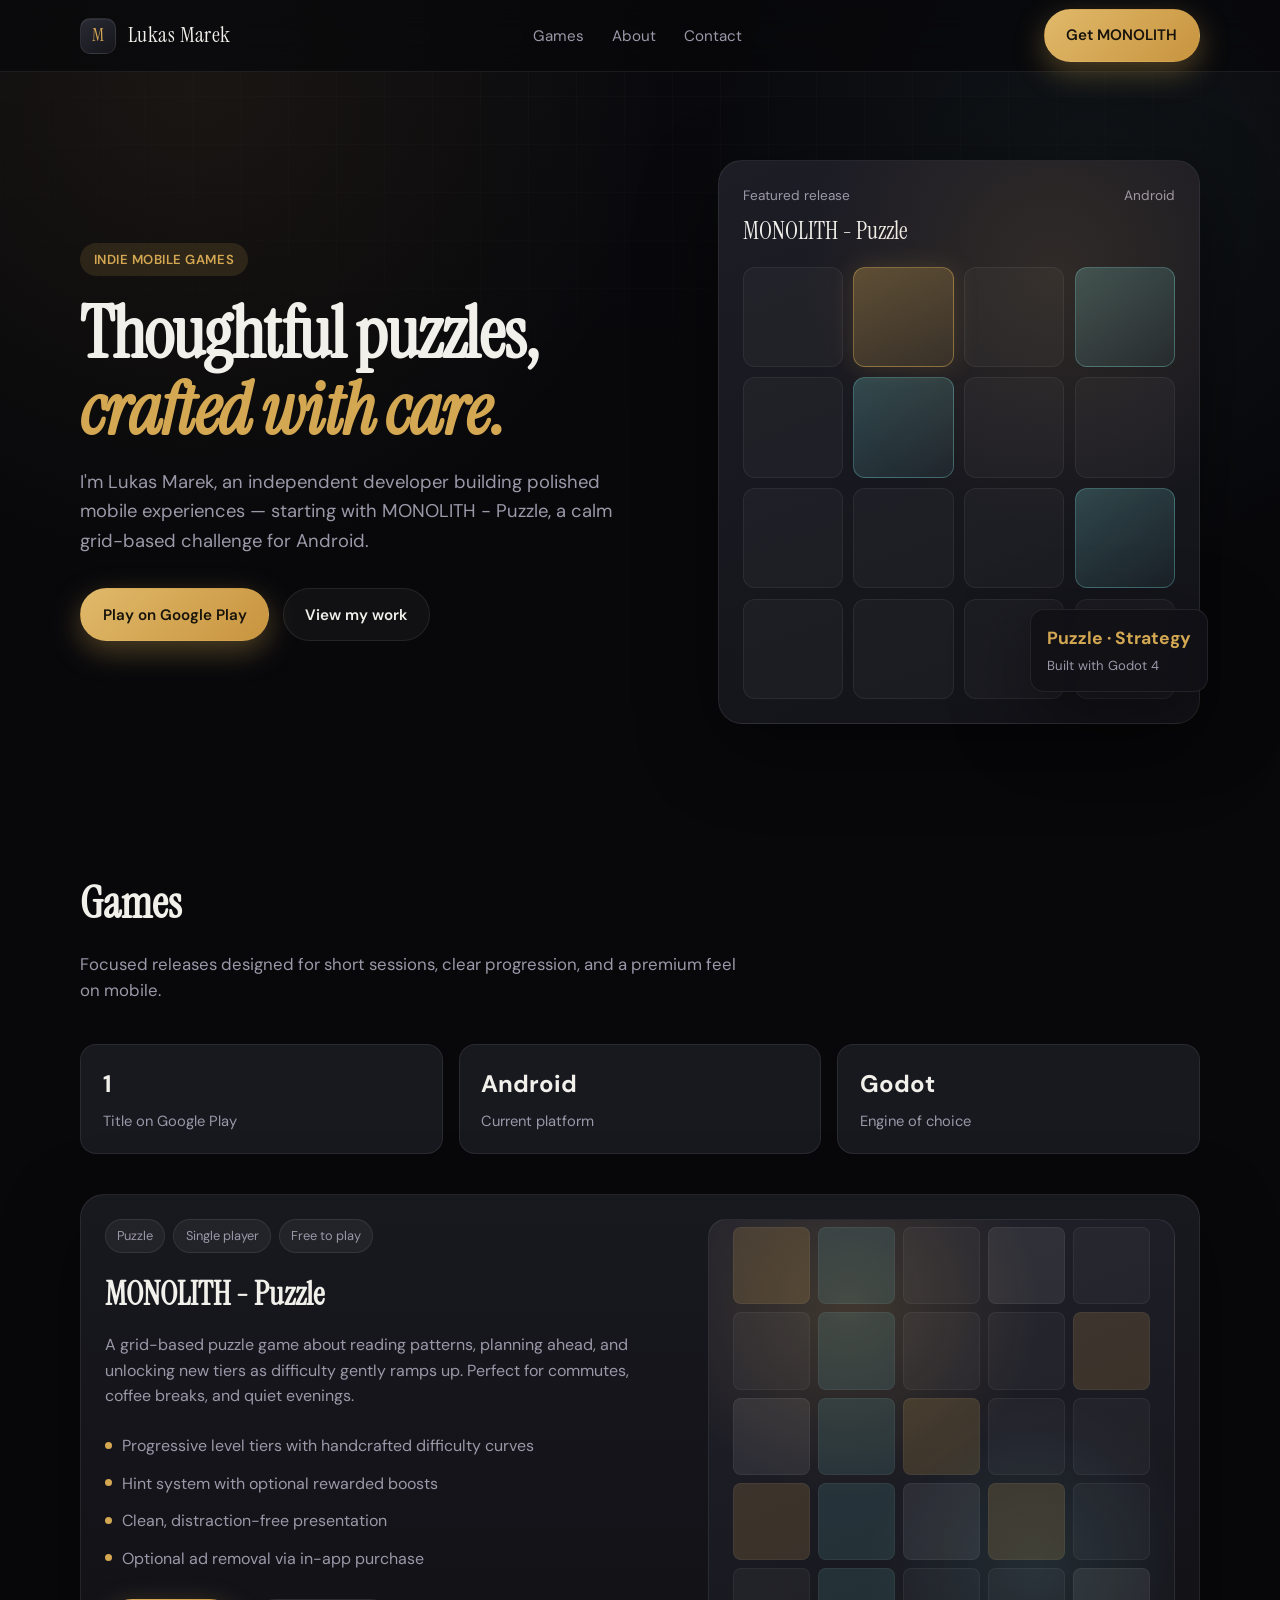
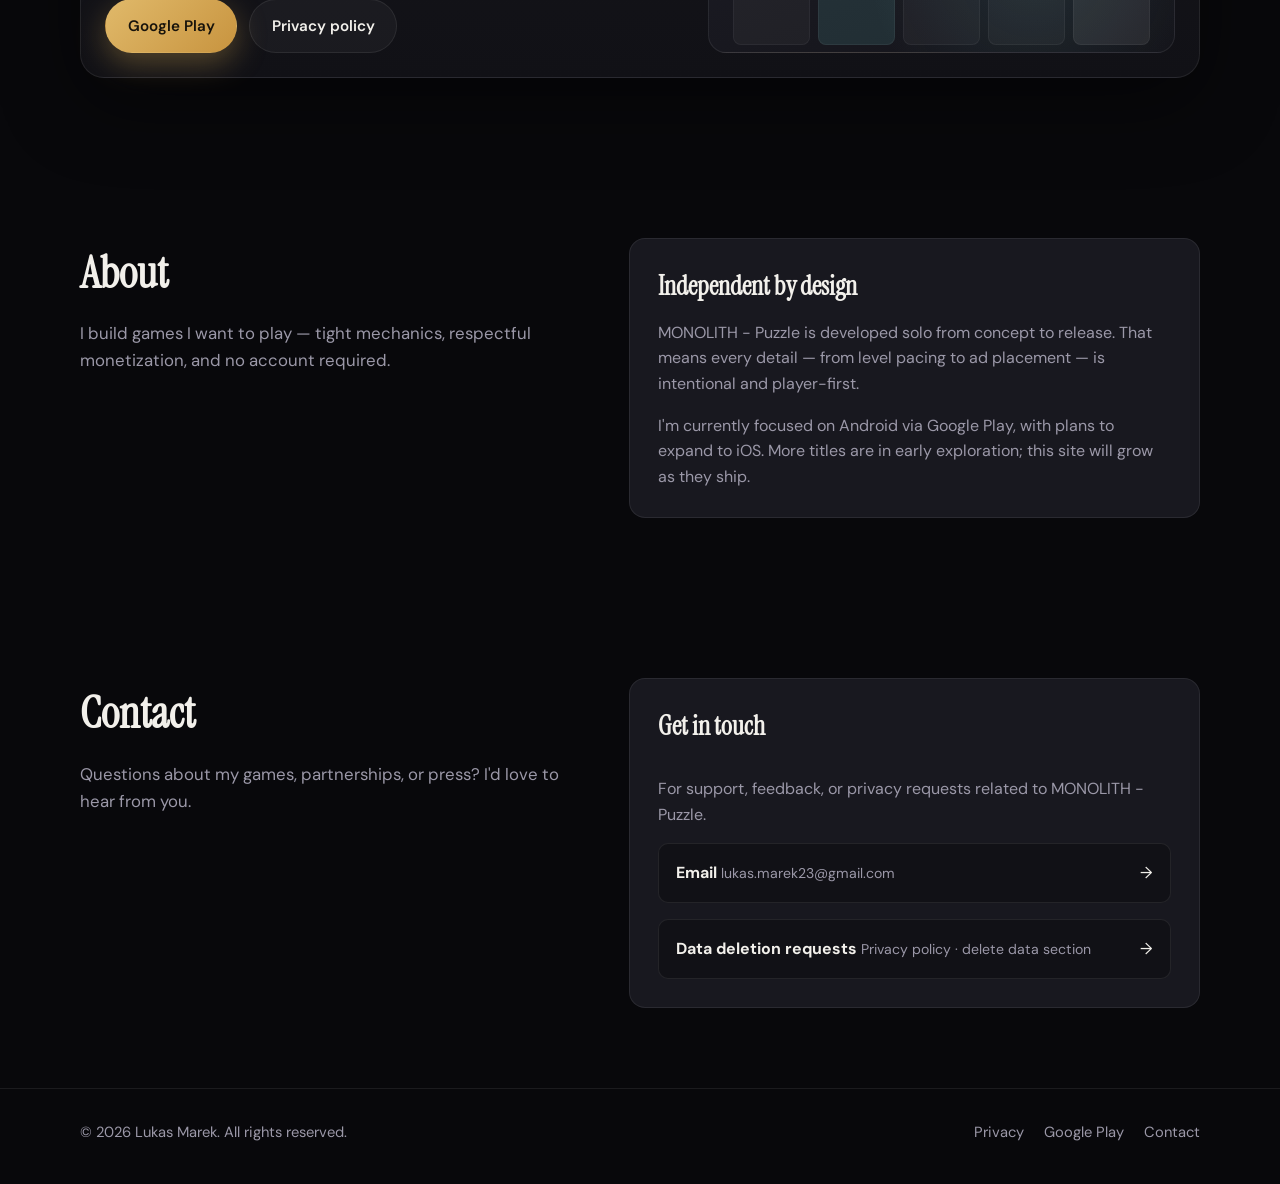
==== index.html @ 1b9a6f2d "Add developer portfolio and app-ads.txt" ====
<!DOCTYPE html>
<html lang="en">
<head>
  <meta charset="UTF-8">
  <meta name="viewport" content="width=device-width, initial-scale=1.0">
  <meta name="description" content="Lukas Marek — indie mobile game developer. Creator of MONOLITH - Puzzle on Google Play.">
  <title>Lukas Marek — Mobile Game Developer</title>
  <link rel="preconnect" href="https://fonts.googleapis.com">
  <link rel="preconnect" href="https://fonts.gstatic.com" crossorigin>
  <link href="https://fonts.googleapis.com/css2?family=DM+Sans:ital,opsz,wght@0,9..40,400;0,9..40,500;0,9..40,600;0,9..40,700;1,9..40,400&family=Instrument+Serif:ital@0;1&display=swap" rel="stylesheet">
  <link rel="icon" href="data:image/svg+xml,%3Csvg xmlns='http://www.w3.org/2000/svg' viewBox='0 0 32 32'%3E%3Crect width='32' height='32' rx='8' fill='%23111116'/%3E%3Ctext x='16' y='22' text-anchor='middle' font-family='Georgia,serif' font-size='18' fill='%23d4a853'%3EM%3C/text%3E%3C/svg%3E">
  <link rel="stylesheet" href="styles.css">
</head>
<body>
  <div class="grid-bg" aria-hidden="true"></div>

  <header class="site-header">
    <div class="container nav">
      <a class="logo" href="#top">
        <span class="logo-mark" aria-hidden="true"><span>M</span></span>
        Lukas Marek
      </a>
      <nav aria-label="Primary">
        <ul class="nav-links">
          <li><a href="#games">Games</a></li>
          <li><a href="#about">About</a></li>
          <li><a href="#contact">Contact</a></li>
        </ul>
      </nav>
      <a class="btn btn-primary" href="https://play.google.com/store/apps/details?id=com.lukas.monolith" target="_blank" rel="noopener">Get MONOLITH</a>
    </div>
  </header>

  <main id="top">
    <section class="hero">
      <div class="container hero-grid">
        <div class="reveal">
          <div class="eyebrow">Indie mobile games</div>
          <h1>Thoughtful puzzles,<br><em>crafted with care.</em></h1>
          <p class="hero-lead">
            I'm Lukas Marek, an independent developer building polished mobile experiences —
            starting with MONOLITH - Puzzle, a calm grid-based challenge for Android.
          </p>
          <div class="hero-actions">
            <a class="btn btn-primary" href="https://play.google.com/store/apps/details?id=com.lukas.monolith" target="_blank" rel="noopener">Play on Google Play</a>
            <a class="btn btn-secondary" href="#games">View my work</a>
          </div>
        </div>

        <div class="hero-visual reveal">
          <div class="hero-card">
            <div class="hero-card-label">
              <span>Featured release</span>
              <span>Android</span>
            </div>
            <div class="hero-card-title">MONOLITH - Puzzle</div>
            <div class="puzzle-preview" aria-hidden="true">
              <div class="puzzle-cell"></div>
              <div class="puzzle-cell active"></div>
              <div class="puzzle-cell"></div>
              <div class="puzzle-cell cyan"></div>
              <div class="puzzle-cell"></div>
              <div class="puzzle-cell cyan"></div>
              <div class="puzzle-cell active"></div>
              <div class="puzzle-cell"></div>
              <div class="puzzle-cell active"></div>
              <div class="puzzle-cell"></div>
              <div class="puzzle-cell"></div>
              <div class="puzzle-cell cyan"></div>
              <div class="puzzle-cell"></div>
              <div class="puzzle-cell active"></div>
              <div class="puzzle-cell"></div>
              <div class="puzzle-cell"></div>
            </div>
          </div>
          <div class="floating-badge">
            <strong>Puzzle · Strategy</strong>
            <span>Built with Godot 4</span>
          </div>
        </div>
      </div>
    </section>

    <section id="games">
      <div class="container">
        <div class="section-head reveal">
          <h2>Games</h2>
          <p>Focused releases designed for short sessions, clear progression, and a premium feel on mobile.</p>
        </div>

        <div class="stats-row reveal">
          <div class="stat-card">
            <strong>1</strong>
            <span>Title on Google Play</span>
          </div>
          <div class="stat-card">
            <strong>Android</strong>
            <span>Current platform</span>
          </div>
          <div class="stat-card">
            <strong>Godot</strong>
            <span>Engine of choice</span>
          </div>
        </div>

        <article class="game-card reveal">
          <div>
            <div class="game-meta">
              <span class="tag">Puzzle</span>
              <span class="tag">Single player</span>
              <span class="tag">Free to play</span>
            </div>
            <h3>MONOLITH - Puzzle</h3>
            <p>
              A grid-based puzzle game about reading patterns, planning ahead, and unlocking new tiers
              as difficulty gently ramps up. Perfect for commutes, coffee breaks, and quiet evenings.
            </p>
            <ul class="feature-list">
              <li>Progressive level tiers with handcrafted difficulty curves</li>
              <li>Hint system with optional rewarded boosts</li>
              <li>Clean, distraction-free presentation</li>
              <li>Optional ad removal via in-app purchase</li>
            </ul>
            <div class="game-actions">
              <a class="btn btn-primary" href="https://play.google.com/store/apps/details?id=com.lukas.monolith" target="_blank" rel="noopener">Google Play</a>
              <a class="btn btn-secondary" href="privacy.html">Privacy policy</a>
            </div>
          </div>
          <div class="game-art" aria-hidden="true">
            <div class="game-art-grid">
              <div></div><div></div><div></div><div></div><div></div>
              <div></div><div></div><div></div><div></div><div></div>
              <div></div><div></div><div></div><div></div><div></div>
              <div></div><div></div><div></div><div></div><div></div>
              <div></div><div></div><div></div><div></div><div></div>
            </div>
          </div>
        </article>
      </div>
    </section>

    <section id="about">
      <div class="container about-grid">
        <div class="section-head reveal">
          <h2>About</h2>
          <p>I build games I want to play — tight mechanics, respectful monetization, and no account required.</p>
        </div>
        <div class="about-panel reveal">
          <h3>Independent by design</h3>
          <p>
            MONOLITH - Puzzle is developed solo from concept to release. That means every detail —
            from level pacing to ad placement — is intentional and player-first.
          </p>
          <p>
            I'm currently focused on Android via Google Play, with plans to expand to iOS.
            More titles are in early exploration; this site will grow as they ship.
          </p>
        </div>
      </div>
    </section>

    <section id="contact">
      <div class="container about-grid">
        <div class="section-head reveal">
          <h2>Contact</h2>
          <p>Questions about my games, partnerships, or press? I'd love to hear from you.</p>
        </div>
        <div class="contact-panel reveal">
          <h3>Get in touch</h3>
          <p>For support, feedback, or privacy requests related to MONOLITH - Puzzle.</p>
          <a class="contact-link" href="mailto:lukas.marek23@gmail.com">
            <div>
              <strong>Email</strong>
              <span>lukas.marek23@gmail.com</span>
            </div>
            →
          </a>
          <a class="contact-link" href="privacy.html#delete-data">
            <div>
              <strong>Data deletion requests</strong>
              <span>Privacy policy · delete data section</span>
            </div>
            →
          </a>
        </div>
      </div>
    </section>
  </main>

  <footer class="site-footer">
    <div class="container footer-inner">
      <p>© 2026 Lukas Marek. All rights reserved.</p>
      <div class="footer-links">
        <a href="privacy.html">Privacy</a>
        <a href="https://play.google.com/store/apps/details?id=com.lukas.monolith" target="_blank" rel="noopener">Google Play</a>
        <a href="mailto:lukas.marek23@gmail.com">Contact</a>
      </div>
    </div>
  </footer>

  <script>
    const observer = new IntersectionObserver(
      (entries) => entries.forEach((entry) => {
        if (entry.isIntersecting) entry.target.classList.add("visible");
      }),
      { threshold: 0.12 }
    );
    document.querySelectorAll(".reveal").forEach((el) => observer.observe(el));

    const cells = document.querySelectorAll(".puzzle-cell");
    let step = 0;
    setInterval(() => {
      cells.forEach((cell) => cell.classList.remove("active"));
      cells[step % cells.length].classList.add("active");
      step += 1;
    }, 900);
  </script>
</body>
</html>
---- styles.css ----
:root {
  --bg: #08080b;
  --bg-elevated: #111116;
  --surface: #18181f;
  --surface-hover: #1f1f28;
  --border: rgba(255, 255, 255, 0.08);
  --text: #f2f0eb;
  --text-muted: #9b98a8;
  --accent: #d4a853;
  --accent-soft: rgba(212, 168, 83, 0.14);
  --accent-glow: rgba(212, 168, 83, 0.35);
  --cyan: #6ec4c4;
  --radius: 16px;
  --radius-sm: 10px;
  --shadow: 0 24px 80px rgba(0, 0, 0, 0.45);
  --max-width: 1120px;
  --nav-height: 72px;
}

*,
*::before,
*::after {
  box-sizing: border-box;
  margin: 0;
  padding: 0;
}

html {
  scroll-behavior: smooth;
}

body {
  font-family: "DM Sans", system-ui, sans-serif;
  background: var(--bg);
  color: var(--text);
  line-height: 1.6;
  overflow-x: hidden;
}

body::before {
  content: "";
  position: fixed;
  inset: 0;
  background:
    radial-gradient(circle at 15% 10%, rgba(212, 168, 83, 0.08), transparent 35%),
    radial-gradient(circle at 85% 20%, rgba(110, 196, 196, 0.06), transparent 30%),
    linear-gradient(180deg, #0a0a0e 0%, var(--bg) 40%);
  pointer-events: none;
  z-index: -2;
}

.grid-bg {
  position: fixed;
  inset: 0;
  background-image:
    linear-gradient(rgba(255, 255, 255, 0.025) 1px, transparent 1px),
    linear-gradient(90deg, rgba(255, 255, 255, 0.025) 1px, transparent 1px);
  background-size: 48px 48px;
  mask-image: radial-gradient(ellipse 80% 60% at 50% 0%, black, transparent);
  pointer-events: none;
  z-index: -1;
}

a {
  color: inherit;
  text-decoration: none;
}

img {
  display: block;
  max-width: 100%;
}

.container {
  width: min(var(--max-width), calc(100% - 2.5rem));
  margin-inline: auto;
}

.site-header {
  position: sticky;
  top: 0;
  z-index: 100;
  height: var(--nav-height);
  backdrop-filter: blur(16px);
  background: rgba(8, 8, 11, 0.72);
  border-bottom: 1px solid var(--border);
}

.nav {
  height: 100%;
  display: flex;
  align-items: center;
  justify-content: space-between;
  gap: 1rem;
}

.logo {
  display: flex;
  align-items: center;
  gap: 0.75rem;
  font-family: "Instrument Serif", Georgia, serif;
  font-size: 1.35rem;
  letter-spacing: 0.02em;
}

.logo-mark {
  width: 36px;
  height: 36px;
  border-radius: 10px;
  background: linear-gradient(145deg, #2a2a34, #15151b);
  border: 1px solid var(--border);
  display: grid;
  place-items: center;
  box-shadow: inset 0 1px 0 rgba(255, 255, 255, 0.06);
}

.logo-mark span {
  font-family: "Instrument Serif", Georgia, serif;
  font-size: 1.1rem;
  color: var(--accent);
}

.nav-links {
  display: flex;
  align-items: center;
  gap: 1.75rem;
  list-style: none;
}

.nav-links a {
  color: var(--text-muted);
  font-size: 0.95rem;
  transition: color 0.2s ease;
}

.nav-links a:hover {
  color: var(--text);
}

.btn {
  display: inline-flex;
  align-items: center;
  justify-content: center;
  gap: 0.5rem;
  padding: 0.85rem 1.35rem;
  border-radius: 999px;
  font-weight: 600;
  font-size: 0.95rem;
  border: 1px solid transparent;
  transition: transform 0.2s ease, background 0.2s ease, border-color 0.2s ease, box-shadow 0.2s ease;
}

.btn:hover {
  transform: translateY(-1px);
}

.btn-primary {
  background: linear-gradient(135deg, #e0b96a, #c8943f);
  color: #17130b;
  box-shadow: 0 10px 30px var(--accent-glow);
}

.btn-primary:hover {
  box-shadow: 0 14px 36px var(--accent-glow);
}

.btn-secondary {
  background: rgba(255, 255, 255, 0.04);
  border-color: var(--border);
  color: var(--text);
}

.btn-secondary:hover {
  background: rgba(255, 255, 255, 0.07);
}

.hero {
  padding: 5.5rem 0 4rem;
}

.hero-grid {
  display: grid;
  grid-template-columns: 1.1fr 0.9fr;
  gap: 3rem;
  align-items: center;
}

.eyebrow {
  display: inline-flex;
  align-items: center;
  gap: 0.5rem;
  padding: 0.4rem 0.85rem;
  border-radius: 999px;
  background: var(--accent-soft);
  color: var(--accent);
  font-size: 0.82rem;
  font-weight: 600;
  letter-spacing: 0.04em;
  text-transform: uppercase;
  margin-bottom: 1.25rem;
}

.hero h1 {
  font-family: "Instrument Serif", Georgia, serif;
  font-size: clamp(2.8rem, 6vw, 4.5rem);
  line-height: 1.05;
  letter-spacing: -0.02em;
  margin-bottom: 1.25rem;
}

.hero h1 em {
  font-style: italic;
  color: var(--accent);
}

.hero-lead {
  font-size: 1.15rem;
  color: var(--text-muted);
  max-width: 34rem;
  margin-bottom: 2rem;
}

.hero-actions {
  display: flex;
  flex-wrap: wrap;
  gap: 0.85rem;
}

.hero-visual {
  position: relative;
  min-height: 420px;
}

.hero-card {
  position: relative;
  border-radius: 24px;
  background: linear-gradient(160deg, #1d1d26, #121218);
  border: 1px solid var(--border);
  box-shadow: var(--shadow);
  padding: 1.5rem;
  overflow: hidden;
}

.hero-card::before {
  content: "";
  position: absolute;
  inset: 0;
  background: radial-gradient(circle at 70% 20%, rgba(212, 168, 83, 0.12), transparent 45%);
  pointer-events: none;
}

.puzzle-preview {
  display: grid;
  grid-template-columns: repeat(4, 1fr);
  gap: 0.65rem;
  margin-top: 1rem;
}

.puzzle-cell {
  aspect-ratio: 1;
  border-radius: 12px;
  background: rgba(255, 255, 255, 0.03);
  border: 1px solid rgba(255, 255, 255, 0.06);
  transition: transform 0.35s ease, background 0.35s ease, box-shadow 0.35s ease;
}

.puzzle-cell.active {
  background: linear-gradient(145deg, rgba(212, 168, 83, 0.35), rgba(212, 168, 83, 0.12));
  border-color: rgba(212, 168, 83, 0.45);
  box-shadow: 0 0 24px rgba(212, 168, 83, 0.18);
}

.puzzle-cell.cyan {
  background: linear-gradient(145deg, rgba(110, 196, 196, 0.28), rgba(110, 196, 196, 0.08));
  border-color: rgba(110, 196, 196, 0.35);
}

.hero-card-label {
  display: flex;
  align-items: center;
  justify-content: space-between;
  color: var(--text-muted);
  font-size: 0.85rem;
}

.hero-card-title {
  font-family: "Instrument Serif", Georgia, serif;
  font-size: 1.5rem;
  margin-top: 0.35rem;
}

.floating-badge {
  position: absolute;
  right: -0.5rem;
  bottom: 2rem;
  padding: 0.85rem 1rem;
  border-radius: 14px;
  background: rgba(17, 17, 22, 0.92);
  border: 1px solid var(--border);
  backdrop-filter: blur(12px);
  box-shadow: var(--shadow);
}

.floating-badge strong {
  display: block;
  font-size: 1.1rem;
  color: var(--accent);
}

.floating-badge span {
  font-size: 0.82rem;
  color: var(--text-muted);
}

section {
  padding: 5rem 0;
}

.section-head {
  max-width: 42rem;
  margin-bottom: 2.5rem;
}

.section-head h2 {
  font-family: "Instrument Serif", Georgia, serif;
  font-size: clamp(2rem, 4vw, 2.75rem);
  margin-bottom: 0.75rem;
}

.section-head p {
  color: var(--text-muted);
  font-size: 1.05rem;
}

.stats-row {
  display: grid;
  grid-template-columns: repeat(3, 1fr);
  gap: 1rem;
  margin-bottom: 2.5rem;
}

.stat-card {
  padding: 1.25rem 1.35rem;
  border-radius: var(--radius);
  background: var(--surface);
  border: 1px solid var(--border);
}

.stat-card strong {
  display: block;
  font-size: 1.5rem;
  margin-bottom: 0.25rem;
}

.stat-card span {
  color: var(--text-muted);
  font-size: 0.92rem;
}

.game-card {
  display: grid;
  grid-template-columns: 1.1fr 0.9fr;
  gap: 2rem;
  padding: 1.5rem;
  border-radius: 24px;
  background: linear-gradient(180deg, var(--surface), var(--bg-elevated));
  border: 1px solid var(--border);
  box-shadow: var(--shadow);
}

.game-meta {
  display: flex;
  flex-wrap: wrap;
  gap: 0.5rem;
  margin-bottom: 1rem;
}

.tag {
  padding: 0.35rem 0.7rem;
  border-radius: 999px;
  background: rgba(255, 255, 255, 0.05);
  border: 1px solid var(--border);
  color: var(--text-muted);
  font-size: 0.8rem;
}

.game-card h3 {
  font-family: "Instrument Serif", Georgia, serif;
  font-size: 2rem;
  margin-bottom: 0.75rem;
}

.game-card p {
  color: var(--text-muted);
  margin-bottom: 1.5rem;
}

.feature-list {
  list-style: none;
  display: grid;
  gap: 0.75rem;
  margin-bottom: 1.75rem;
}

.feature-list li {
  display: flex;
  align-items: flex-start;
  gap: 0.65rem;
  color: var(--text-muted);
}

.feature-list li::before {
  content: "";
  width: 7px;
  height: 7px;
  margin-top: 0.55rem;
  border-radius: 50%;
  background: var(--accent);
  flex-shrink: 0;
}

.game-actions {
  display: flex;
  flex-wrap: wrap;
  gap: 0.75rem;
}

.game-art {
  position: relative;
  border-radius: 18px;
  min-height: 320px;
  background:
    radial-gradient(circle at 30% 20%, rgba(212, 168, 83, 0.18), transparent 40%),
    radial-gradient(circle at 70% 80%, rgba(110, 196, 196, 0.12), transparent 35%),
    linear-gradient(160deg, #22222c, #14141a);
  border: 1px solid var(--border);
  overflow: hidden;
}

.game-art-grid {
  position: absolute;
  inset: 1.5rem;
  display: grid;
  grid-template-columns: repeat(5, 1fr);
  gap: 0.5rem;
  align-content: center;
}

.game-art-grid div {
  aspect-ratio: 1;
  border-radius: 8px;
  background: rgba(255, 255, 255, 0.04);
  border: 1px solid rgba(255, 255, 255, 0.05);
}

.game-art-grid div:nth-child(3n + 1) { background: rgba(212, 168, 83, 0.18); }
.game-art-grid div:nth-child(5n + 2) { background: rgba(110, 196, 196, 0.14); }
.game-art-grid div:nth-child(7n + 4) { background: rgba(255, 255, 255, 0.08); }

.about-grid {
  display: grid;
  grid-template-columns: 0.95fr 1.05fr;
  gap: 2rem;
  align-items: start;
}

.about-panel,
.contact-panel {
  padding: 1.75rem;
  border-radius: var(--radius);
  background: var(--surface);
  border: 1px solid var(--border);
}

.about-panel h3,
.contact-panel h3 {
  font-family: "Instrument Serif", Georgia, serif;
  font-size: 1.6rem;
  margin-bottom: 0.75rem;
}

.about-panel p,
.contact-panel p {
  color: var(--text-muted);
}

.about-panel p + p {
  margin-top: 1rem;
}

.contact-panel {
  display: grid;
  gap: 1rem;
}

.contact-link {
  display: flex;
  align-items: center;
  justify-content: space-between;
  gap: 1rem;
  padding: 1rem 1.1rem;
  border-radius: var(--radius-sm);
  background: var(--bg-elevated);
  border: 1px solid var(--border);
  transition: background 0.2s ease, border-color 0.2s ease;
}

.contact-link:hover {
  background: var(--surface-hover);
  border-color: rgba(212, 168, 83, 0.25);
}

.contact-link span {
  color: var(--text-muted);
  font-size: 0.88rem;
}

.site-footer {
  padding: 2rem 0 2.5rem;
  border-top: 1px solid var(--border);
}

.footer-inner {
  display: flex;
  flex-wrap: wrap;
  align-items: center;
  justify-content: space-between;
  gap: 1rem;
  color: var(--text-muted);
  font-size: 0.92rem;
}

.footer-links {
  display: flex;
  flex-wrap: wrap;
  gap: 1.25rem;
}

.footer-links a:hover {
  color: var(--text);
}

.reveal {
  opacity: 0;
  transform: translateY(18px);
  transition: opacity 0.7s ease, transform 0.7s ease;
}

.reveal.visible {
  opacity: 1;
  transform: translateY(0);
}

@media (max-width: 900px) {
  .hero-grid,
  .game-card,
  .about-grid {
    grid-template-columns: 1fr;
  }

  .hero-visual {
    min-height: auto;
  }

  .stats-row {
    grid-template-columns: 1fr;
  }

  .nav-links {
    display: none;
  }
}

@media (max-width: 600px) {
  .hero {
    padding-top: 3.5rem;
  }

  .hero-actions,
  .game-actions {
    flex-direction: column;
    align-items: stretch;
  }

  .btn {
    width: 100%;
  }
}
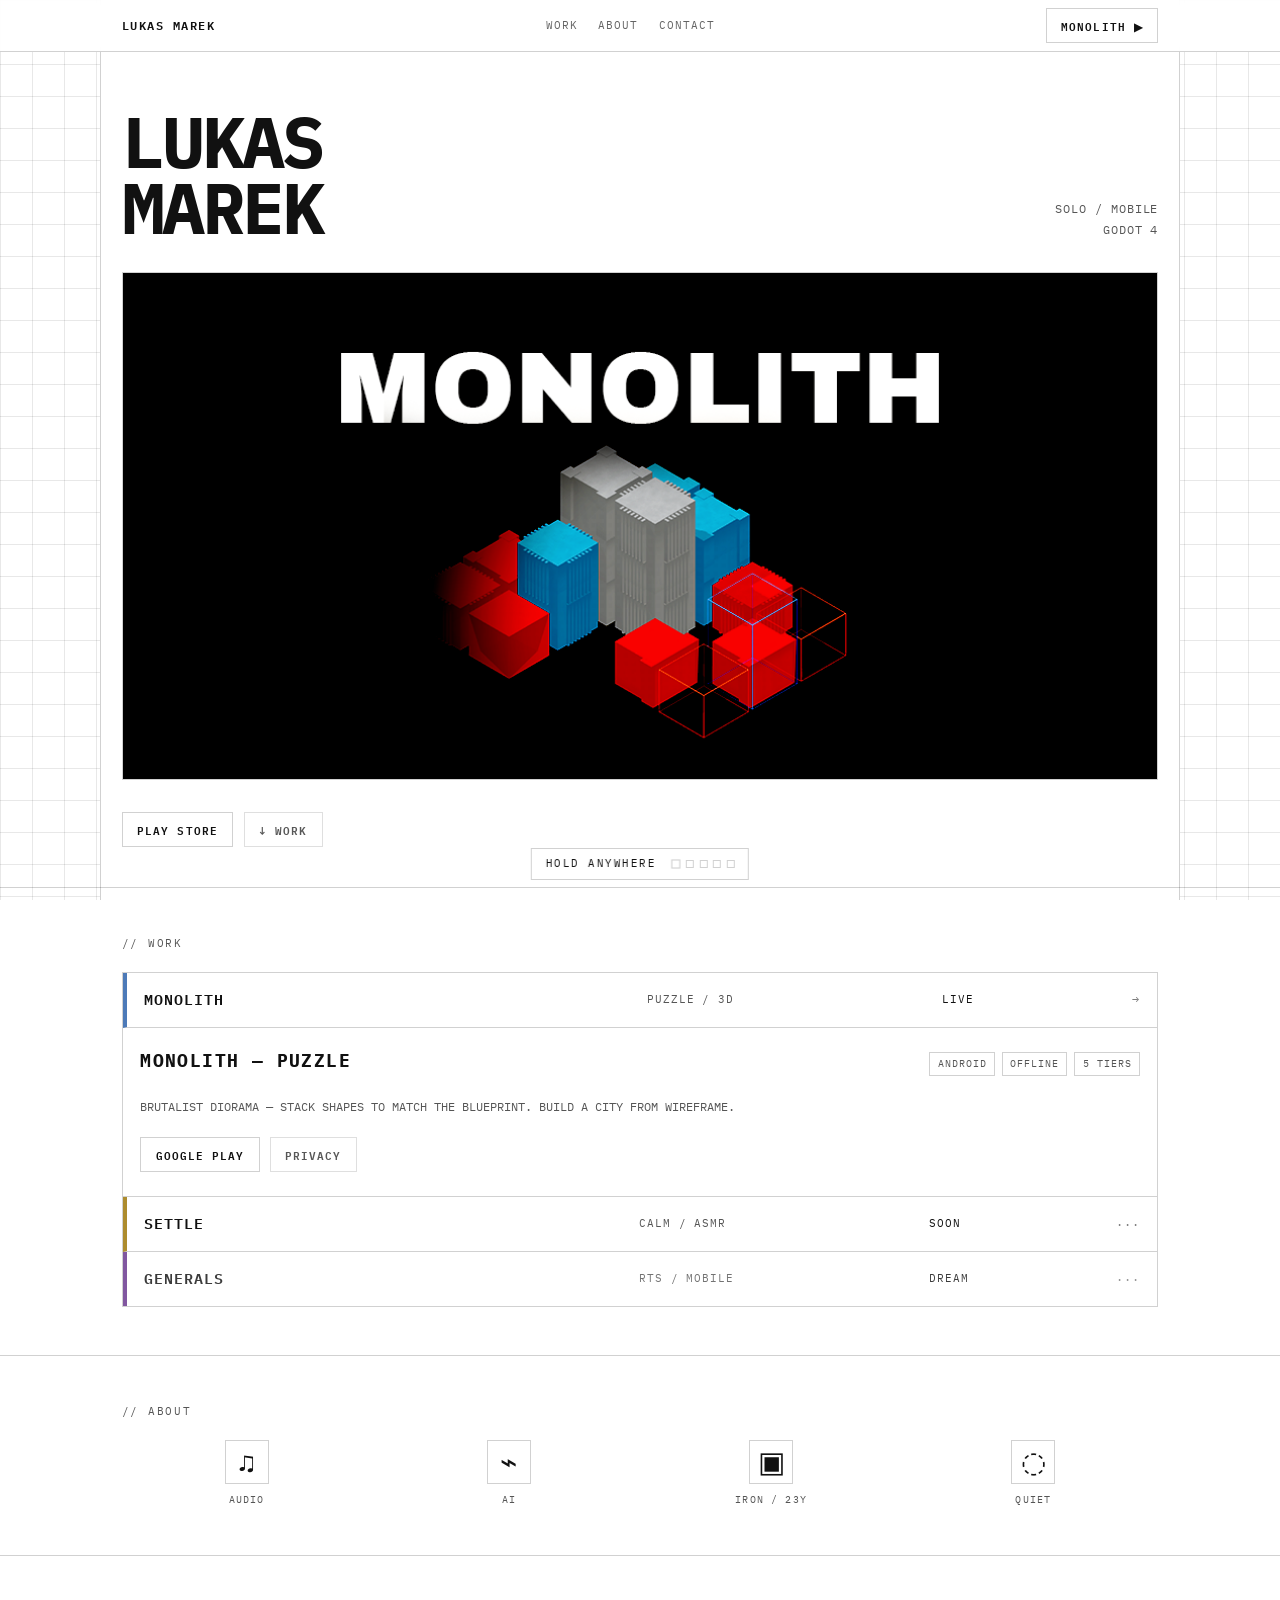
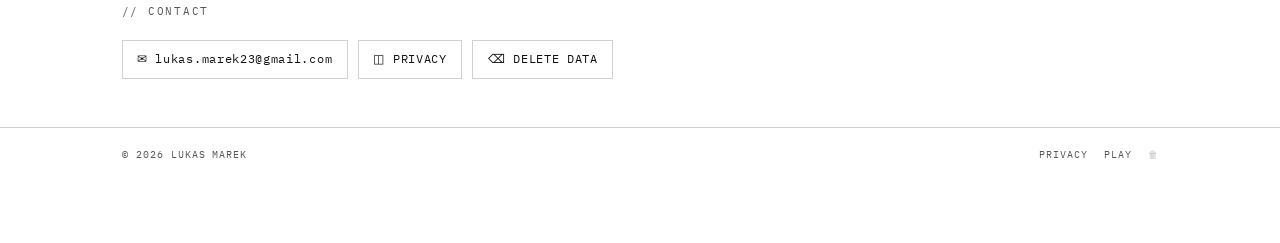
==== commit a4effe92: "new look" ====
--- a/index.html
+++ b/index.html
@@ -3,185 +3,149 @@
 <head>
   <meta charset="UTF-8">
   <meta name="viewport" content="width=device-width, initial-scale=1.0">
-  <meta name="description" content="Lukas Marek — indie mobile game developer. Creator of MONOLITH - Puzzle on Google Play.">
-  <title>Lukas Marek — Mobile Game Developer</title>
+  <title>LUKAS MAREK</title>
   <link rel="preconnect" href="https://fonts.googleapis.com">
   <link rel="preconnect" href="https://fonts.gstatic.com" crossorigin>
-  <link href="https://fonts.googleapis.com/css2?family=DM+Sans:ital,opsz,wght@0,9..40,400;0,9..40,500;0,9..40,600;0,9..40,700;1,9..40,400&family=Instrument+Serif:ital@0;1&display=swap" rel="stylesheet">
-  <link rel="icon" href="data:image/svg+xml,%3Csvg xmlns='http://www.w3.org/2000/svg' viewBox='0 0 32 32'%3E%3Crect width='32' height='32' rx='8' fill='%23111116'/%3E%3Ctext x='16' y='22' text-anchor='middle' font-family='Georgia,serif' font-size='18' fill='%23d4a853'%3EM%3C/text%3E%3C/svg%3E">
+  <link href="https://fonts.googleapis.com/css2?family=IBM+Plex+Mono:wght@400;600;700&family=IBM+Plex+Sans:wght@400;500&display=swap" rel="stylesheet">
+  <link rel="icon" href="data:image/svg+xml,%3Csvg xmlns='http://www.w3.org/2000/svg' viewBox='0 0 32 32'%3E%3Crect width='32' height='32' fill='%23fff' stroke='%23111' stroke-width='2'/%3E%3Ctext x='16' y='21' text-anchor='middle' font-family='monospace' font-size='14' fill='%23111'%3EL%3C/text%3E%3C/svg%3E">
   <link rel="stylesheet" href="styles.css">
 </head>
-<body>
-  <div class="grid-bg" aria-hidden="true"></div>
+<body data-tier="1">
+  <div class="grid-layer" aria-hidden="true"></div>
+  <div class="build-layer" id="build-layer" aria-hidden="true"></div>
+  <div class="content-shade" aria-hidden="true"></div>
+
+  <div class="hold-ui" id="hold-ui">
+    <span id="hold-label">HOLD ANYWHERE</span>
+    <div class="tier-dots" aria-hidden="true">
+      <span class="tier-dot on" data-i="1"></span>
+      <span class="tier-dot" data-i="2"></span>
+      <span class="tier-dot" data-i="3"></span>
+      <span class="tier-dot" data-i="4"></span>
+      <span class="tier-dot" data-i="5"></span>
+    </div>
+  </div>
 
   <header class="site-header">
     <div class="container nav">
-      <a class="logo" href="#top">
-        <span class="logo-mark" aria-hidden="true"><span>M</span></span>
-        Lukas Marek
-      </a>
+      <a class="logo" href="#top">LUKAS MAREK</a>
       <nav aria-label="Primary">
         <ul class="nav-links">
-          <li><a href="#games">Games</a></li>
-          <li><a href="#about">About</a></li>
-          <li><a href="#contact">Contact</a></li>
+          <li><a href="#work">WORK</a></li>
+          <li><a href="#about">ABOUT</a></li>
+          <li><a href="#contact">CONTACT</a></li>
         </ul>
       </nav>
-      <a class="btn btn-primary" href="https://play.google.com/store/apps/details?id=com.lukas.monolith" target="_blank" rel="noopener">Get MONOLITH</a>
+      <a class="btn" href="https://play.google.com/store/apps/details?id=com.lukas.monolith23" target="_blank" rel="noopener">MONOLITH ▶</a>
     </div>
   </header>
 
   <main id="top">
     <section class="hero">
-      <div class="container hero-grid">
-        <div class="reveal">
-          <div class="eyebrow">Indie mobile games</div>
-          <h1>Thoughtful puzzles,<br><em>crafted with care.</em></h1>
-          <p class="hero-lead">
-            I'm Lukas Marek, an independent developer building polished mobile experiences —
-            starting with MONOLITH - Puzzle, a calm grid-based challenge for Android.
+      <div class="container hero-stack">
+        <div class="hero-top">
+          <h1>LUKAS<br>MAREK</h1>
+          <p class="hero-code">
+            SOLO / MOBILE<br>
+            GODOT 4<br>
+            
           </p>
-          <div class="hero-actions">
-            <a class="btn btn-primary" href="https://play.google.com/store/apps/details?id=com.lukas.monolith" target="_blank" rel="noopener">Play on Google Play</a>
-            <a class="btn btn-secondary" href="#games">View my work</a>
-          </div>
-        </div>
-
-        <div class="hero-visual reveal">
-          <div class="hero-card">
-            <div class="hero-card-label">
-              <span>Featured release</span>
-              <span>Android</span>
+        </div>
+
+        <img
+          class="feature-graphic"
+          src="monolith/main-art.png"
+          alt="MONOLITH - Puzzle"
+          width="1024"
+          height="500"
+        >
+
+        <div class="hero-actions">
+          <a class="btn" href="https://play.google.com/store/apps/details?id=com.lukas.monolith23" target="_blank" rel="noopener">PLAY STORE</a>
+          <a class="btn btn-ghost" href="#work">↓ WORK</a>
+        </div>
+      </div>
+    </section>
+
+    <section id="work">
+      <div class="container">
+        <p class="section-label">// WORK</p>
+
+        <div class="project-list">
+          <div class="project-row is-live">
+            <span class="project-name">MONOLITH</span>
+            <span class="project-type">PUZZLE / 3D</span>
+            <span class="project-status">LIVE</span>
+            <a class="project-link" href="https://play.google.com/store/apps/details?id=com.lukas.monolith23" target="_blank" rel="noopener">→</a>
+          </div>
+
+          <div class="project-detail">
+            <div class="project-detail-head">
+              <h3>MONOLITH — PUZZLE</h3>
+              <div class="project-tags">
+                <span class="tag">ANDROID</span>
+                <span class="tag">OFFLINE</span>
+                <span class="tag">5 TIERS</span>
+              </div>
             </div>
-            <div class="hero-card-title">MONOLITH - Puzzle</div>
-            <div class="puzzle-preview" aria-hidden="true">
-              <div class="puzzle-cell"></div>
-              <div class="puzzle-cell active"></div>
-              <div class="puzzle-cell"></div>
-              <div class="puzzle-cell cyan"></div>
-              <div class="puzzle-cell"></div>
-              <div class="puzzle-cell cyan"></div>
-              <div class="puzzle-cell active"></div>
-              <div class="puzzle-cell"></div>
-              <div class="puzzle-cell active"></div>
-              <div class="puzzle-cell"></div>
-              <div class="puzzle-cell"></div>
-              <div class="puzzle-cell cyan"></div>
-              <div class="puzzle-cell"></div>
-              <div class="puzzle-cell active"></div>
-              <div class="puzzle-cell"></div>
-              <div class="puzzle-cell"></div>
+            <p class="project-blurb">BRUTALIST DIORAMA — STACK SHAPES TO MATCH THE BLUEPRINT. BUILD A CITY FROM WIREFRAME.</p>
+            <div class="project-actions">
+              <a class="btn" href="https://play.google.com/store/apps/details?id=com.lukas.monolith23" target="_blank" rel="noopener">GOOGLE PLAY</a>
+              <a class="btn btn-ghost" href="privacy.html">PRIVACY</a>
             </div>
           </div>
-          <div class="floating-badge">
-            <strong>Puzzle · Strategy</strong>
-            <span>Built with Godot 4</span>
-          </div>
-        </div>
-      </div>
-    </section>
-
-    <section id="games">
+
+          <div class="project-row is-wip">
+            <span class="project-name">SETTLE</span>
+            <span class="project-type">CALM / ASMR</span>
+            <span class="project-status">SOON</span>
+            <span class="project-link">···</span>
+          </div>
+
+          <div class="project-row is-idea">
+            <span class="project-name">GENERALS</span>
+            <span class="project-type">RTS / MOBILE</span>
+            <span class="project-status">DREAM</span>
+            <span class="project-link">···</span>
+          </div>
+        </div>
+      </div>
+    </section>
+
+    <section id="about">
       <div class="container">
-        <div class="section-head reveal">
-          <h2>Games</h2>
-          <p>Focused releases designed for short sessions, clear progression, and a premium feel on mobile.</p>
-        </div>
-
-        <div class="stats-row reveal">
-          <div class="stat-card">
-            <strong>1</strong>
-            <span>Title on Google Play</span>
-          </div>
-          <div class="stat-card">
-            <strong>Android</strong>
-            <span>Current platform</span>
-          </div>
-          <div class="stat-card">
-            <strong>Godot</strong>
-            <span>Engine of choice</span>
-          </div>
-        </div>
-
-        <article class="game-card reveal">
-          <div>
-            <div class="game-meta">
-              <span class="tag">Puzzle</span>
-              <span class="tag">Single player</span>
-              <span class="tag">Free to play</span>
-            </div>
-            <h3>MONOLITH - Puzzle</h3>
-            <p>
-              A grid-based puzzle game about reading patterns, planning ahead, and unlocking new tiers
-              as difficulty gently ramps up. Perfect for commutes, coffee breaks, and quiet evenings.
-            </p>
-            <ul class="feature-list">
-              <li>Progressive level tiers with handcrafted difficulty curves</li>
-              <li>Hint system with optional rewarded boosts</li>
-              <li>Clean, distraction-free presentation</li>
-              <li>Optional ad removal via in-app purchase</li>
-            </ul>
-            <div class="game-actions">
-              <a class="btn btn-primary" href="https://play.google.com/store/apps/details?id=com.lukas.monolith" target="_blank" rel="noopener">Google Play</a>
-              <a class="btn btn-secondary" href="privacy.html">Privacy policy</a>
-            </div>
-          </div>
-          <div class="game-art" aria-hidden="true">
-            <div class="game-art-grid">
-              <div></div><div></div><div></div><div></div><div></div>
-              <div></div><div></div><div></div><div></div><div></div>
-              <div></div><div></div><div></div><div></div><div></div>
-              <div></div><div></div><div></div><div></div><div></div>
-              <div></div><div></div><div></div><div></div><div></div>
-            </div>
-          </div>
-        </article>
-      </div>
-    </section>
-
-    <section id="about">
-      <div class="container about-grid">
-        <div class="section-head reveal">
-          <h2>About</h2>
-          <p>I build games I want to play — tight mechanics, respectful monetization, and no account required.</p>
-        </div>
-        <div class="about-panel reveal">
-          <h3>Independent by design</h3>
-          <p>
-            MONOLITH - Puzzle is developed solo from concept to release. That means every detail —
-            from level pacing to ad placement — is intentional and player-first.
-          </p>
-          <p>
-            I'm currently focused on Android via Google Play, with plans to expand to iOS.
-            More titles are in early exploration; this site will grow as they ship.
-          </p>
-        </div>
+        <p class="section-label">// ABOUT</p>
+
+        <div class="glyph-grid">
+          <div class="glyph-cell">
+            <div class="glyph" title="Music production">♫</div>
+            <span class="glyph-label">AUDIO</span>
+          </div>
+          <div class="glyph-cell">
+            <div class="glyph" title="AI tinkering">⌁</div>
+            <span class="glyph-label">AI</span>
+          </div>
+          <div class="glyph-cell">
+            <div class="glyph" title="23 years lifting">▣</div>
+            <span class="glyph-label">IRON / 23Y</span>
+          </div>
+          <div class="glyph-cell">
+            <div class="glyph" title="Quiet focus">◌</div>
+            <span class="glyph-label">QUIET</span>
+          </div>
+        </div>
+
+        
       </div>
     </section>
 
     <section id="contact">
-      <div class="container about-grid">
-        <div class="section-head reveal">
-          <h2>Contact</h2>
-          <p>Questions about my games, partnerships, or press? I'd love to hear from you.</p>
-        </div>
-        <div class="contact-panel reveal">
-          <h3>Get in touch</h3>
-          <p>For support, feedback, or privacy requests related to MONOLITH - Puzzle.</p>
-          <a class="contact-link" href="mailto:lukas.marek23@gmail.com">
-            <div>
-              <strong>Email</strong>
-              <span>lukas.marek23@gmail.com</span>
-            </div>
-            →
-          </a>
-          <a class="contact-link" href="privacy.html#delete-data">
-            <div>
-              <strong>Data deletion requests</strong>
-              <span>Privacy policy · delete data section</span>
-            </div>
-            →
-          </a>
+      <div class="container">
+        <p class="section-label">// CONTACT</p>
+        <div class="contact-row">
+          <a class="contact-chip" href="mailto:lukas.marek23@gmail.com">✉ lukas.marek23@gmail.com</a>
+          <a class="contact-chip" href="privacy.html">◫ PRIVACY</a>
+          <a class="contact-chip" href="privacy.html#delete-data">⌫ DELETE DATA</a>
         </div>
       </div>
     </section>
@@ -189,31 +153,123 @@
 
   <footer class="site-footer">
     <div class="container footer-inner">
-      <p>© 2026 Lukas Marek. All rights reserved.</p>
+      <p>© 2026 LUKAS MAREK</p>
       <div class="footer-links">
-        <a href="privacy.html">Privacy</a>
-        <a href="https://play.google.com/store/apps/details?id=com.lukas.monolith" target="_blank" rel="noopener">Google Play</a>
-        <a href="mailto:lukas.marek23@gmail.com">Contact</a>
+        <a href="privacy.html">PRIVACY</a>
+        <a href="https://play.google.com/store/apps/details?id=com.lukas.monolith23" target="_blank" rel="noopener">PLAY</a>
+        <button type="button" class="trash-easter" id="trash-btn" title="?">🗑</button>
       </div>
     </div>
   </footer>
 
   <script>
-    const observer = new IntersectionObserver(
-      (entries) => entries.forEach((entry) => {
-        if (entry.isIntersecting) entry.target.classList.add("visible");
-      }),
-      { threshold: 0.12 }
-    );
-    document.querySelectorAll(".reveal").forEach((el) => observer.observe(el));
-
-    const cells = document.querySelectorAll(".puzzle-cell");
-    let step = 0;
-    setInterval(() => {
-      cells.forEach((cell) => cell.classList.remove("active"));
-      cells[step % cells.length].classList.add("active");
-      step += 1;
-    }, 900);
+    const TIERS = 5;
+    const TIER_MS = 1800;
+    const BLOCK_MS = 120;
+
+    const body = document.body;
+    const buildLayer = document.getElementById("build-layer");
+    const holdUi = document.getElementById("hold-ui");
+    const holdLabel = document.getElementById("hold-label");
+    const tierDots = [...document.querySelectorAll(".tier-dot")];
+    const trashBtn = document.getElementById("trash-btn");
+
+    let holding = false;
+    let holdStart = 0;
+    let tier = 1;
+    let rafId = 0;
+    let lastBlock = 0;
+    let decayTimer = 0;
+
+    function setTier(n) {
+      tier = n;
+      body.dataset.tier = String(n);
+      tierDots.forEach((dot) => {
+        dot.classList.toggle("on", Number(dot.dataset.i) <= n);
+      });
+    }
+
+    function snapToGrid(value) {
+      return Math.round(value / 32) * 32;
+    }
+
+    function spawnBlock(x, y) {
+      const block = document.createElement("div");
+      block.className = "build-block";
+      block.style.left = `${snapToGrid(x) - 16}px`;
+      block.style.top = `${snapToGrid(y) - 16}px`;
+      buildLayer.appendChild(block);
+
+      if (buildLayer.childElementCount > 140) {
+        buildLayer.removeChild(buildLayer.firstElementChild);
+      }
+    }
+
+    function holdLoop(now) {
+      if (!holding) return;
+
+      const elapsed = now - holdStart;
+      const nextTier = Math.min(TIERS, 1 + Math.floor(elapsed / TIER_MS));
+
+      if (nextTier !== tier) {
+        setTier(nextTier);
+      }
+
+      if (now - lastBlock > BLOCK_MS) {
+        spawnBlock(
+          Math.random() * window.innerWidth,
+          Math.random() * window.innerHeight
+        );
+        lastBlock = now;
+      }
+
+      rafId = requestAnimationFrame(holdLoop);
+    }
+
+    function startHold(e) {
+      if (e.target.closest("a, button, input, textarea")) return;
+
+      clearTimeout(decayTimer);
+      holding = true;
+      holdStart = performance.now();
+      lastBlock = 0;
+      body.classList.add("holding");
+      holdUi.classList.add("active");
+      holdLabel.textContent = "BUILDING…";
+      cancelAnimationFrame(rafId);
+      rafId = requestAnimationFrame(holdLoop);
+    }
+
+    function stopHold() {
+      if (!holding) return;
+
+      holding = false;
+      body.classList.remove("holding");
+      holdUi.classList.remove("active");
+      holdLabel.textContent = "HOLD ANYWHERE";
+      cancelAnimationFrame(rafId);
+
+      decayTimer = setTimeout(() => {
+        setTier(1);
+        buildLayer.replaceChildren();
+      }, 4000);
+    }
+
+    document.addEventListener("pointerdown", startHold);
+    document.addEventListener("pointerup", stopHold);
+    document.addEventListener("pointercancel", stopHold);
+    document.addEventListener("pointerleave", (e) => {
+      if (e.target === document.documentElement) stopHold();
+    });
+
+    trashBtn.addEventListener("click", () => {
+      buildLayer.replaceChildren();
+      setTier(1);
+      holdLabel.textContent = "EMPTIED";
+      setTimeout(() => {
+        holdLabel.textContent = "HOLD ANYWHERE";
+      }, 1200);
+    });
   </script>
 </body>
 </html>
--- a/styles.css
+++ b/styles.css
@@ -1,20 +1,67 @@
 :root {
-  --bg: #08080b;
-  --bg-elevated: #111116;
-  --surface: #18181f;
-  --surface-hover: #1f1f28;
-  --border: rgba(255, 255, 255, 0.08);
-  --text: #f2f0eb;
-  --text-muted: #9b98a8;
-  --accent: #d4a853;
-  --accent-soft: rgba(212, 168, 83, 0.14);
-  --accent-glow: rgba(212, 168, 83, 0.35);
-  --cyan: #6ec4c4;
-  --radius: 16px;
-  --radius-sm: 10px;
-  --shadow: 0 24px 80px rgba(0, 0, 0, 0.45);
-  --max-width: 1120px;
-  --nav-height: 72px;
+  --tier-paper: #ffffff;
+  --tier-blueprint: #4d7ab8;
+  --tier-red: #a63e33;
+  --tier-amber: #ad8c2e;
+  --tier-purple: #66338c;
+
+  --bg: var(--tier-paper);
+  --fg: #111111;
+  --fg-muted: #555555;
+  --grid-line: rgba(0, 0, 0, 0.09);
+  --border: rgba(0, 0, 0, 0.18);
+  --accent: #111111;
+  --block-fill: rgba(77, 122, 184, 0.55);
+  --block-stroke: rgba(77, 122, 184, 0.9);
+  --nav-height: 52px;
+  --max-width: 1080px;
+  --container-pad: 1.35rem;
+  --mono: "IBM Plex Mono", "Consolas", monospace;
+  --sans: "IBM Plex Sans", system-ui, sans-serif;
+}
+
+[data-tier="2"] {
+  --bg: var(--tier-blueprint);
+  --fg: #f5f5f5;
+  --fg-muted: rgba(255, 255, 255, 0.72);
+  --grid-line: rgba(255, 255, 255, 0.14);
+  --border: rgba(255, 255, 255, 0.28);
+  --accent: #ffffff;
+  --block-fill: rgba(255, 255, 255, 0.35);
+  --block-stroke: rgba(255, 255, 255, 0.85);
+}
+
+[data-tier="3"] {
+  --bg: var(--tier-red);
+  --fg: #fff8f6;
+  --fg-muted: rgba(255, 248, 246, 0.75);
+  --grid-line: rgba(255, 255, 255, 0.12);
+  --border: rgba(255, 255, 255, 0.26);
+  --accent: #ffffff;
+  --block-fill: rgba(0, 0, 0, 0.22);
+  --block-stroke: rgba(255, 255, 255, 0.7);
+}
+
+[data-tier="4"] {
+  --bg: var(--tier-amber);
+  --fg: #141008;
+  --fg-muted: rgba(20, 16, 8, 0.68);
+  --grid-line: rgba(0, 0, 0, 0.1);
+  --border: rgba(0, 0, 0, 0.22);
+  --accent: #141008;
+  --block-fill: rgba(0, 0, 0, 0.18);
+  --block-stroke: rgba(20, 16, 8, 0.75);
+}
+
+[data-tier="5"] {
+  --bg: var(--tier-purple);
+  --fg: #f6f0fa;
+  --fg-muted: rgba(246, 240, 250, 0.72);
+  --grid-line: rgba(255, 255, 255, 0.11);
+  --border: rgba(255, 255, 255, 0.24);
+  --accent: #ffffff;
+  --block-fill: rgba(255, 255, 255, 0.22);
+  --block-stroke: rgba(255, 255, 255, 0.65);
 }
 
 *,
@@ -30,35 +77,17 @@
 }
 
 body {
-  font-family: "DM Sans", system-ui, sans-serif;
+  font-family: var(--sans);
   background: var(--bg);
-  color: var(--text);
-  line-height: 1.6;
+  color: var(--fg);
+  line-height: 1.45;
   overflow-x: hidden;
-}
-
-body::before {
-  content: "";
-  position: fixed;
-  inset: 0;
-  background:
-    radial-gradient(circle at 15% 10%, rgba(212, 168, 83, 0.08), transparent 35%),
-    radial-gradient(circle at 85% 20%, rgba(110, 196, 196, 0.06), transparent 30%),
-    linear-gradient(180deg, #0a0a0e 0%, var(--bg) 40%);
-  pointer-events: none;
-  z-index: -2;
-}
-
-.grid-bg {
-  position: fixed;
-  inset: 0;
-  background-image:
-    linear-gradient(rgba(255, 255, 255, 0.025) 1px, transparent 1px),
-    linear-gradient(90deg, rgba(255, 255, 255, 0.025) 1px, transparent 1px);
-  background-size: 48px 48px;
-  mask-image: radial-gradient(ellipse 80% 60% at 50% 0%, black, transparent);
-  pointer-events: none;
-  z-index: -1;
+  transition: background 0.55s ease, color 0.55s ease;
+  cursor: crosshair;
+}
+
+body.holding {
+  user-select: none;
 }
 
 a {
@@ -71,9 +100,123 @@
   max-width: 100%;
 }
 
+button {
+  font: inherit;
+  color: inherit;
+  background: none;
+  border: none;
+  cursor: pointer;
+}
+
+/* --- layers --- */
+
+.grid-layer {
+  position: fixed;
+  inset: 0;
+  z-index: -3;
+  background-image:
+    linear-gradient(var(--grid-line) 1px, transparent 1px),
+    linear-gradient(90deg, var(--grid-line) 1px, transparent 1px);
+  background-size: 32px 32px;
+  transition: background-image 0.55s ease;
+  pointer-events: none;
+}
+
+.build-layer {
+  position: fixed;
+  inset: 0;
+  z-index: -2;
+  pointer-events: none;
+  overflow: hidden;
+}
+
+.content-shade {
+  position: fixed;
+  top: 0;
+  bottom: 0;
+  left: 50%;
+  transform: translateX(-50%);
+  width: min(var(--max-width), calc(100% - 2rem));
+  z-index: -1;
+  background: color-mix(in srgb, var(--bg) 88%, #ffffff);
+  border-left: 1px solid var(--border);
+  border-right: 1px solid var(--border);
+  pointer-events: none;
+  transition: background 0.55s ease, border-color 0.55s ease;
+}
+
+.build-block {
+  position: absolute;
+  width: 32px;
+  height: 32px;
+  background: var(--block-fill);
+  border: 1px solid var(--block-stroke);
+  transform: scale(0);
+  animation: block-in 0.35s cubic-bezier(0.2, 1.1, 0.3, 1) forwards;
+}
+
+@keyframes block-in {
+  to { transform: scale(1); }
+}
+
+.hold-ui {
+  position: fixed;
+  left: 50%;
+  bottom: 1.25rem;
+  transform: translateX(-50%);
+  z-index: 200;
+  display: flex;
+  align-items: center;
+  gap: 1rem;
+  padding: 0.45rem 0.85rem;
+  border: 1px solid var(--border);
+  background: color-mix(in srgb, var(--bg) 88%, transparent);
+  backdrop-filter: blur(4px);
+  font-family: var(--mono);
+  font-size: 0.68rem;
+  letter-spacing: 0.14em;
+  text-transform: uppercase;
+  pointer-events: none;
+  transition: border-color 0.55s ease, background 0.55s ease;
+}
+
+.hold-ui.active {
+  animation: hold-pulse 0.8s ease-in-out infinite;
+}
+
+@keyframes hold-pulse {
+  50% { opacity: 0.55; }
+}
+
+.tier-dots {
+  display: flex;
+  gap: 0.35rem;
+}
+
+.tier-dot {
+  width: 8px;
+  height: 8px;
+  border: 1px solid var(--border);
+  background: transparent;
+  transition: background 0.3s ease, transform 0.3s ease;
+}
+
+.tier-dot.on {
+  transform: scale(1.15);
+}
+
+.tier-dot[data-i="1"].on { background: var(--tier-paper); }
+.tier-dot[data-i="2"].on { background: var(--tier-blueprint); }
+.tier-dot[data-i="3"].on { background: var(--tier-red); }
+.tier-dot[data-i="4"].on { background: var(--tier-amber); }
+.tier-dot[data-i="5"].on { background: var(--tier-purple); }
+
+/* --- layout --- */
+
 .container {
-  width: min(var(--max-width), calc(100% - 2.5rem));
+  width: min(var(--max-width), calc(100% - 2rem));
   margin-inline: auto;
+  padding-inline: var(--container-pad);
 }
 
 .site-header {
@@ -81,9 +224,10 @@
   top: 0;
   z-index: 100;
   height: var(--nav-height);
-  backdrop-filter: blur(16px);
-  background: rgba(8, 8, 11, 0.72);
   border-bottom: 1px solid var(--border);
+  background: color-mix(in srgb, var(--bg) 92%, transparent);
+  backdrop-filter: blur(6px);
+  transition: background 0.55s ease, border-color 0.55s ease;
 }
 
 .nav {
@@ -95,475 +239,393 @@
 }
 
 .logo {
-  display: flex;
-  align-items: center;
-  gap: 0.75rem;
-  font-family: "Instrument Serif", Georgia, serif;
-  font-size: 1.35rem;
-  letter-spacing: 0.02em;
-}
-
-.logo-mark {
-  width: 36px;
-  height: 36px;
-  border-radius: 10px;
-  background: linear-gradient(145deg, #2a2a34, #15151b);
-  border: 1px solid var(--border);
-  display: grid;
-  place-items: center;
-  box-shadow: inset 0 1px 0 rgba(255, 255, 255, 0.06);
-}
-
-.logo-mark span {
-  font-family: "Instrument Serif", Georgia, serif;
-  font-size: 1.1rem;
-  color: var(--accent);
+  font-family: var(--mono);
+  font-size: 0.78rem;
+  font-weight: 600;
+  letter-spacing: 0.12em;
+  text-transform: uppercase;
 }
 
 .nav-links {
   display: flex;
-  align-items: center;
-  gap: 1.75rem;
+  gap: 1.25rem;
   list-style: none;
+  font-family: var(--mono);
+  font-size: 0.68rem;
+  letter-spacing: 0.1em;
 }
 
 .nav-links a {
-  color: var(--text-muted);
-  font-size: 0.95rem;
-  transition: color 0.2s ease;
+  opacity: 0.65;
+  transition: opacity 0.15s ease;
 }
 
 .nav-links a:hover {
-  color: var(--text);
+  opacity: 1;
 }
 
 .btn {
   display: inline-flex;
   align-items: center;
   justify-content: center;
-  gap: 0.5rem;
-  padding: 0.85rem 1.35rem;
-  border-radius: 999px;
+  padding: 0.55rem 0.9rem;
+  border: 1px solid var(--border);
+  font-family: var(--mono);
+  font-size: 0.68rem;
   font-weight: 600;
+  letter-spacing: 0.1em;
+  text-transform: uppercase;
+  transition: background 0.15s ease, color 0.55s ease, border-color 0.55s ease;
+}
+
+.btn:hover {
+  background: var(--fg);
+  color: var(--bg);
+  border-color: var(--fg);
+}
+
+.btn-ghost {
+  opacity: 0.7;
+}
+
+.btn-ghost:hover {
+  opacity: 1;
+}
+
+/* --- hero --- */
+
+.hero {
+  padding: 3.5rem 0 2.5rem;
+  border-bottom: 1px solid var(--border);
+}
+
+.hero-stack {
+  display: grid;
+  gap: 2rem;
+}
+
+.hero-top {
+  display: grid;
+  grid-template-columns: 1fr auto;
+  gap: 1.5rem;
+  align-items: end;
+}
+
+.hero-top h1 {
+  font-family: var(--mono);
+  font-size: clamp(2rem, 7vw, 4.5rem);
+  font-weight: 700;
+  letter-spacing: -0.04em;
+  line-height: 0.92;
+  text-transform: uppercase;
+}
+
+.hero-code {
+  font-family: var(--mono);
+  font-size: 0.72rem;
+  letter-spacing: 0.08em;
+  text-transform: uppercase;
+  color: var(--fg-muted);
+  text-align: right;
+  line-height: 1.8;
+}
+
+.feature-graphic {
+  width: 100%;
+  height: auto;
+  border: 1px solid var(--border);
+  filter: grayscale(0.05) contrast(1.04);
+  transition: border-color 0.55s ease;
+}
+
+.hero-actions {
+  display: flex;
+  flex-wrap: wrap;
+  gap: 0.65rem;
+}
+
+/* --- sections --- */
+
+section {
+  padding: 3rem 0;
+  border-bottom: 1px solid var(--border);
+}
+
+.section-label {
+  font-family: var(--mono);
+  font-size: 0.68rem;
+  letter-spacing: 0.16em;
+  text-transform: uppercase;
+  color: var(--fg-muted);
+  margin-bottom: 1.25rem;
+}
+
+/* --- project rows --- */
+
+.project-list {
+  display: grid;
+  gap: 0;
+  border: 1px solid var(--border);
+}
+
+.project-row {
+  display: grid;
+  grid-template-columns: 1.4fr 0.8fr 0.5fr auto;
+  gap: 1rem;
+  align-items: center;
+  padding: 1rem 1.1rem;
+  border-bottom: 1px solid var(--border);
+  transition: background 0.15s ease;
+}
+
+.project-row:last-child {
+  border-bottom: none;
+}
+
+.project-row:hover {
+  background: color-mix(in srgb, var(--fg) 6%, transparent);
+}
+
+.project-row.is-live {
+  border-left: 4px solid var(--tier-blueprint);
+}
+
+.project-row.is-wip {
+  border-left: 4px solid var(--tier-amber);
+}
+
+.project-row.is-idea {
+  border-left: 4px solid var(--tier-purple);
+  opacity: 0.82;
+}
+
+.project-name {
+  font-family: var(--mono);
   font-size: 0.95rem;
-  border: 1px solid transparent;
-  transition: transform 0.2s ease, background 0.2s ease, border-color 0.2s ease, box-shadow 0.2s ease;
-}
-
-.btn:hover {
-  transform: translateY(-1px);
-}
-
-.btn-primary {
-  background: linear-gradient(135deg, #e0b96a, #c8943f);
-  color: #17130b;
-  box-shadow: 0 10px 30px var(--accent-glow);
-}
-
-.btn-primary:hover {
-  box-shadow: 0 14px 36px var(--accent-glow);
-}
-
-.btn-secondary {
-  background: rgba(255, 255, 255, 0.04);
-  border-color: var(--border);
-  color: var(--text);
-}
-
-.btn-secondary:hover {
-  background: rgba(255, 255, 255, 0.07);
-}
-
-.hero {
-  padding: 5.5rem 0 4rem;
-}
-
-.hero-grid {
+  font-weight: 600;
+  letter-spacing: 0.06em;
+  text-transform: uppercase;
+}
+
+.project-type {
+  font-family: var(--mono);
+  font-size: 0.68rem;
+  letter-spacing: 0.08em;
+  text-transform: uppercase;
+  color: var(--fg-muted);
+}
+
+.project-status {
+  font-family: var(--mono);
+  font-size: 0.68rem;
+  letter-spacing: 0.1em;
+  text-transform: uppercase;
+}
+
+.project-link {
+  font-family: var(--mono);
+  font-size: 0.75rem;
+  letter-spacing: 0.08em;
+  opacity: 0.55;
+  transition: opacity 0.15s ease;
+}
+
+.project-row:hover .project-link {
+  opacity: 1;
+}
+
+.project-detail {
+  padding: 1.25rem 1.1rem 1.5rem;
+  border-bottom: 1px solid var(--border);
   display: grid;
-  grid-template-columns: 1.1fr 0.9fr;
-  gap: 3rem;
+  gap: 1.25rem;
+}
+
+.project-detail:last-child {
+  border-bottom: none;
+}
+
+.project-detail-head {
+  display: flex;
+  flex-wrap: wrap;
+  align-items: baseline;
+  justify-content: space-between;
+  gap: 0.75rem;
+}
+
+.project-detail-head h3 {
+  font-family: var(--mono);
+  font-size: 1.1rem;
+  letter-spacing: 0.08em;
+  text-transform: uppercase;
+}
+
+.project-tags {
+  display: flex;
+  flex-wrap: wrap;
+  gap: 0.45rem;
+}
+
+.tag {
+  font-family: var(--mono);
+  font-size: 0.62rem;
+  letter-spacing: 0.1em;
+  text-transform: uppercase;
+  padding: 0.25rem 0.45rem;
+  border: 1px solid var(--border);
+  color: var(--fg-muted);
+}
+
+.project-blurb {
+  font-family: var(--mono);
+  font-size: 0.78rem;
+  line-height: 1.65;
+  color: var(--fg-muted);
+  max-width: 38rem;
+}
+
+.project-actions {
+  display: flex;
+  flex-wrap: wrap;
+  gap: 0.6rem;
+}
+
+/* --- about glyphs --- */
+
+.glyph-grid {
+  display: grid;
+  grid-template-columns: repeat(4, minmax(0, 1fr));
+  gap: 0.75rem;
+}
+
+.glyph {
+  aspect-ratio: 1;
+  border: 1px solid var(--border);
+  display: grid;
+  place-items: center;
+  font-family: var(--mono);
+  font-size: clamp(1.2rem, 3vw, 1.8rem);
+  transition: background 0.15s ease, transform 0.15s ease;
+}
+
+.glyph:hover {
+  background: color-mix(in srgb, var(--fg) 8%, transparent);
+  transform: translateY(-2px);
+}
+
+.glyph-label {
+  display: block;
+  margin-top: 0.55rem;
+  font-family: var(--mono);
+  font-size: 0.62rem;
+  letter-spacing: 0.12em;
+  text-transform: uppercase;
+  color: var(--fg-muted);
+  text-align: center;
+}
+
+.glyph-cell {
+  display: flex;
+  flex-direction: column;
   align-items: center;
 }
 
-.eyebrow {
+.about-note {
+  margin-top: 1.5rem;
+  font-family: var(--mono);
+  font-size: 0.72rem;
+  letter-spacing: 0.06em;
+  color: var(--fg-muted);
+  text-transform: uppercase;
+}
+
+/* --- contact --- */
+
+.contact-row {
+  display: flex;
+  flex-wrap: wrap;
+  gap: 0.65rem;
+}
+
+.contact-chip {
   display: inline-flex;
   align-items: center;
   gap: 0.5rem;
-  padding: 0.4rem 0.85rem;
-  border-radius: 999px;
-  background: var(--accent-soft);
-  color: var(--accent);
-  font-size: 0.82rem;
-  font-weight: 600;
-  letter-spacing: 0.04em;
-  text-transform: uppercase;
-  margin-bottom: 1.25rem;
-}
-
-.hero h1 {
-  font-family: "Instrument Serif", Georgia, serif;
-  font-size: clamp(2.8rem, 6vw, 4.5rem);
-  line-height: 1.05;
-  letter-spacing: -0.02em;
-  margin-bottom: 1.25rem;
-}
-
-.hero h1 em {
-  font-style: italic;
-  color: var(--accent);
-}
-
-.hero-lead {
-  font-size: 1.15rem;
-  color: var(--text-muted);
-  max-width: 34rem;
-  margin-bottom: 2rem;
-}
-
-.hero-actions {
+  padding: 0.65rem 0.9rem;
+  border: 1px solid var(--border);
+  font-family: var(--mono);
+  font-size: 0.72rem;
+  letter-spacing: 0.06em;
+  transition: background 0.15s ease, color 0.15s ease;
+}
+
+.contact-chip:hover {
+  background: var(--fg);
+  color: var(--bg);
+}
+
+/* --- footer --- */
+
+.site-footer {
+  padding: 1.25rem 0 5rem;
+  font-family: var(--mono);
+  font-size: 0.62rem;
+  letter-spacing: 0.1em;
+  text-transform: uppercase;
+  color: var(--fg-muted);
+}
+
+.footer-inner {
   display: flex;
   flex-wrap: wrap;
-  gap: 0.85rem;
-}
-
-.hero-visual {
-  position: relative;
-  min-height: 420px;
-}
-
-.hero-card {
-  position: relative;
-  border-radius: 24px;
-  background: linear-gradient(160deg, #1d1d26, #121218);
-  border: 1px solid var(--border);
-  box-shadow: var(--shadow);
-  padding: 1.5rem;
-  overflow: hidden;
-}
-
-.hero-card::before {
-  content: "";
-  position: absolute;
-  inset: 0;
-  background: radial-gradient(circle at 70% 20%, rgba(212, 168, 83, 0.12), transparent 45%);
-  pointer-events: none;
-}
-
-.puzzle-preview {
-  display: grid;
-  grid-template-columns: repeat(4, 1fr);
-  gap: 0.65rem;
-  margin-top: 1rem;
-}
-
-.puzzle-cell {
-  aspect-ratio: 1;
-  border-radius: 12px;
-  background: rgba(255, 255, 255, 0.03);
-  border: 1px solid rgba(255, 255, 255, 0.06);
-  transition: transform 0.35s ease, background 0.35s ease, box-shadow 0.35s ease;
-}
-
-.puzzle-cell.active {
-  background: linear-gradient(145deg, rgba(212, 168, 83, 0.35), rgba(212, 168, 83, 0.12));
-  border-color: rgba(212, 168, 83, 0.45);
-  box-shadow: 0 0 24px rgba(212, 168, 83, 0.18);
-}
-
-.puzzle-cell.cyan {
-  background: linear-gradient(145deg, rgba(110, 196, 196, 0.28), rgba(110, 196, 196, 0.08));
-  border-color: rgba(110, 196, 196, 0.35);
-}
-
-.hero-card-label {
-  display: flex;
-  align-items: center;
   justify-content: space-between;
-  color: var(--text-muted);
-  font-size: 0.85rem;
-}
-
-.hero-card-title {
-  font-family: "Instrument Serif", Georgia, serif;
-  font-size: 1.5rem;
-  margin-top: 0.35rem;
-}
-
-.floating-badge {
-  position: absolute;
-  right: -0.5rem;
-  bottom: 2rem;
-  padding: 0.85rem 1rem;
-  border-radius: 14px;
-  background: rgba(17, 17, 22, 0.92);
-  border: 1px solid var(--border);
-  backdrop-filter: blur(12px);
-  box-shadow: var(--shadow);
-}
-
-.floating-badge strong {
-  display: block;
-  font-size: 1.1rem;
-  color: var(--accent);
-}
-
-.floating-badge span {
-  font-size: 0.82rem;
-  color: var(--text-muted);
-}
-
-section {
-  padding: 5rem 0;
-}
-
-.section-head {
-  max-width: 42rem;
-  margin-bottom: 2.5rem;
-}
-
-.section-head h2 {
-  font-family: "Instrument Serif", Georgia, serif;
-  font-size: clamp(2rem, 4vw, 2.75rem);
-  margin-bottom: 0.75rem;
-}
-
-.section-head p {
-  color: var(--text-muted);
-  font-size: 1.05rem;
-}
-
-.stats-row {
-  display: grid;
-  grid-template-columns: repeat(3, 1fr);
+  gap: 0.75rem;
+}
+
+.footer-links {
+  display: flex;
   gap: 1rem;
-  margin-bottom: 2.5rem;
-}
-
-.stat-card {
-  padding: 1.25rem 1.35rem;
-  border-radius: var(--radius);
-  background: var(--surface);
-  border: 1px solid var(--border);
-}
-
-.stat-card strong {
-  display: block;
-  font-size: 1.5rem;
-  margin-bottom: 0.25rem;
-}
-
-.stat-card span {
-  color: var(--text-muted);
-  font-size: 0.92rem;
-}
-
-.game-card {
-  display: grid;
-  grid-template-columns: 1.1fr 0.9fr;
-  gap: 2rem;
-  padding: 1.5rem;
-  border-radius: 24px;
-  background: linear-gradient(180deg, var(--surface), var(--bg-elevated));
-  border: 1px solid var(--border);
-  box-shadow: var(--shadow);
-}
-
-.game-meta {
-  display: flex;
-  flex-wrap: wrap;
-  gap: 0.5rem;
-  margin-bottom: 1rem;
-}
-
-.tag {
-  padding: 0.35rem 0.7rem;
-  border-radius: 999px;
-  background: rgba(255, 255, 255, 0.05);
-  border: 1px solid var(--border);
-  color: var(--text-muted);
-  font-size: 0.8rem;
-}
-
-.game-card h3 {
-  font-family: "Instrument Serif", Georgia, serif;
-  font-size: 2rem;
-  margin-bottom: 0.75rem;
-}
-
-.game-card p {
-  color: var(--text-muted);
-  margin-bottom: 1.5rem;
-}
-
-.feature-list {
-  list-style: none;
-  display: grid;
-  gap: 0.75rem;
-  margin-bottom: 1.75rem;
-}
-
-.feature-list li {
-  display: flex;
-  align-items: flex-start;
-  gap: 0.65rem;
-  color: var(--text-muted);
-}
-
-.feature-list li::before {
-  content: "";
-  width: 7px;
-  height: 7px;
-  margin-top: 0.55rem;
-  border-radius: 50%;
-  background: var(--accent);
-  flex-shrink: 0;
-}
-
-.game-actions {
-  display: flex;
-  flex-wrap: wrap;
-  gap: 0.75rem;
-}
-
-.game-art {
-  position: relative;
-  border-radius: 18px;
-  min-height: 320px;
-  background:
-    radial-gradient(circle at 30% 20%, rgba(212, 168, 83, 0.18), transparent 40%),
-    radial-gradient(circle at 70% 80%, rgba(110, 196, 196, 0.12), transparent 35%),
-    linear-gradient(160deg, #22222c, #14141a);
-  border: 1px solid var(--border);
-  overflow: hidden;
-}
-
-.game-art-grid {
-  position: absolute;
-  inset: 1.5rem;
-  display: grid;
-  grid-template-columns: repeat(5, 1fr);
-  gap: 0.5rem;
-  align-content: center;
-}
-
-.game-art-grid div {
-  aspect-ratio: 1;
-  border-radius: 8px;
-  background: rgba(255, 255, 255, 0.04);
-  border: 1px solid rgba(255, 255, 255, 0.05);
-}
-
-.game-art-grid div:nth-child(3n + 1) { background: rgba(212, 168, 83, 0.18); }
-.game-art-grid div:nth-child(5n + 2) { background: rgba(110, 196, 196, 0.14); }
-.game-art-grid div:nth-child(7n + 4) { background: rgba(255, 255, 255, 0.08); }
-
-.about-grid {
-  display: grid;
-  grid-template-columns: 0.95fr 1.05fr;
-  gap: 2rem;
-  align-items: start;
-}
-
-.about-panel,
-.contact-panel {
-  padding: 1.75rem;
-  border-radius: var(--radius);
-  background: var(--surface);
-  border: 1px solid var(--border);
-}
-
-.about-panel h3,
-.contact-panel h3 {
-  font-family: "Instrument Serif", Georgia, serif;
-  font-size: 1.6rem;
-  margin-bottom: 0.75rem;
-}
-
-.about-panel p,
-.contact-panel p {
-  color: var(--text-muted);
-}
-
-.about-panel p + p {
-  margin-top: 1rem;
-}
-
-.contact-panel {
-  display: grid;
-  gap: 1rem;
-}
-
-.contact-link {
-  display: flex;
-  align-items: center;
-  justify-content: space-between;
-  gap: 1rem;
-  padding: 1rem 1.1rem;
-  border-radius: var(--radius-sm);
-  background: var(--bg-elevated);
-  border: 1px solid var(--border);
-  transition: background 0.2s ease, border-color 0.2s ease;
-}
-
-.contact-link:hover {
-  background: var(--surface-hover);
-  border-color: rgba(212, 168, 83, 0.25);
-}
-
-.contact-link span {
-  color: var(--text-muted);
-  font-size: 0.88rem;
-}
-
-.site-footer {
-  padding: 2rem 0 2.5rem;
-  border-top: 1px solid var(--border);
-}
-
-.footer-inner {
-  display: flex;
-  flex-wrap: wrap;
-  align-items: center;
-  justify-content: space-between;
-  gap: 1rem;
-  color: var(--text-muted);
-  font-size: 0.92rem;
-}
-
-.footer-links {
-  display: flex;
-  flex-wrap: wrap;
-  gap: 1.25rem;
 }
 
 .footer-links a:hover {
-  color: var(--text);
-}
-
-.reveal {
-  opacity: 0;
-  transform: translateY(18px);
-  transition: opacity 0.7s ease, transform 0.7s ease;
-}
-
-.reveal.visible {
+  color: var(--fg);
+}
+
+.trash-easter {
+  opacity: 0.35;
+  transition: opacity 0.15s ease, transform 0.15s ease;
+}
+
+.trash-easter:hover {
   opacity: 1;
-  transform: translateY(0);
-}
-
-@media (max-width: 900px) {
-  .hero-grid,
-  .game-card,
-  .about-grid {
+  transform: rotate(-8deg);
+}
+
+/* --- responsive --- */
+
+@media (max-width: 760px) {
+  .hero-top {
     grid-template-columns: 1fr;
   }
 
-  .hero-visual {
-    min-height: auto;
-  }
-
-  .stats-row {
-    grid-template-columns: 1fr;
+  .hero-code {
+    text-align: left;
+  }
+
+  .project-row {
+    grid-template-columns: 1fr 1fr;
+    grid-template-areas:
+      "name status"
+      "type link";
+  }
+
+  .project-name { grid-area: name; }
+  .project-type { grid-area: type; }
+  .project-status { grid-area: status; justify-self: end; }
+  .project-link { grid-area: link; justify-self: end; }
+
+  .glyph-grid {
+    grid-template-columns: repeat(2, 1fr);
   }
 
   .nav-links {
@@ -571,18 +633,25 @@
   }
 }
 
-@media (max-width: 600px) {
-  .hero {
-    padding-top: 3.5rem;
-  }
-
+@media (max-width: 480px) {
   .hero-actions,
-  .game-actions {
+  .project-actions,
+  .contact-row {
     flex-direction: column;
-    align-items: stretch;
-  }
-
-  .btn {
+  }
+
+  .btn,
+  .contact-chip {
     width: 100%;
-  }
-}
+    justify-content: center;
+  }
+}
+
+@media (prefers-reduced-motion: reduce) {
+  *,
+  *::before,
+  *::after {
+    animation: none !important;
+    transition: none !important;
+  }
+}
